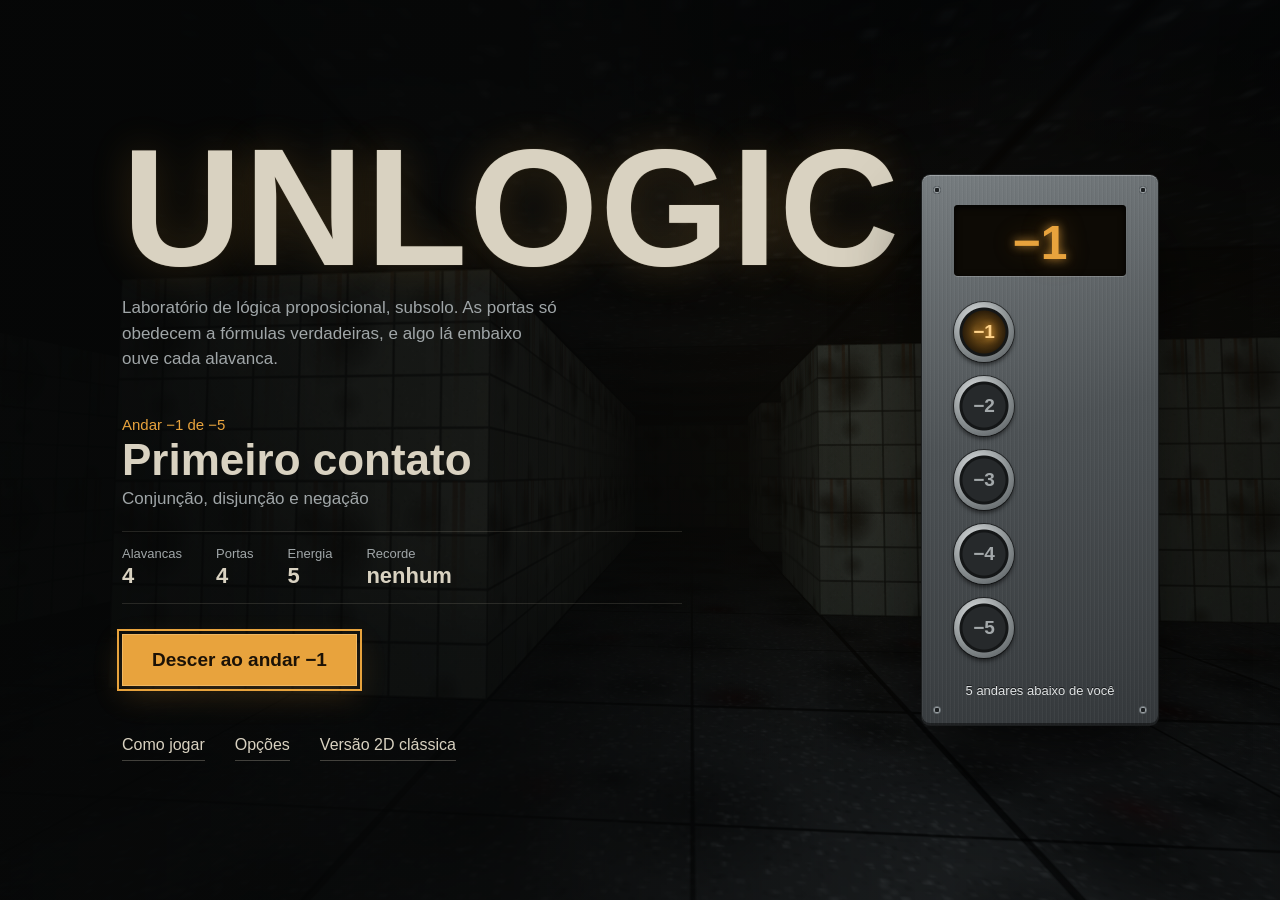
==== index.html @ 4b8895f6 "Melhora a fluidez, refaz o menu e resolve as issues #1 e #2" ====
<!doctype html>
<html lang="pt-BR">
<head>
  <meta charset="utf-8">
  <meta name="viewport" content="width=device-width, initial-scale=1">
  <title>Unlogic — terror de Lógica Proposicional</title>
  <link rel="stylesheet" href="css/terror.css">
</head>
<body>
  <!-- O canvas do Three.js é inserido aqui -->
  <div id="palco"></div>

  <!-- Efeitos de tela cheia -->
  <div id="perigo"></div>
  <div id="susto"></div>

  <!-- HUD projetado sobre a cena -->
  <div id="hud">
    <div id="esquerda">
      <div id="barra">
        <div id="andar"></div>
        <div class="linha"><span class="rotulo">ENERGIA</span><div id="bateria"></div><span id="energiaNum" class="energia-num"></span></div>
        <div id="chips"></div>
      </div>
      <canvas id="minimapa" width="432" height="432" aria-label="Minimapa"></canvas>
    </div>

    <div id="mira"></div>
    <div id="dica"></div>
    <div id="aviso" role="status"></div>

    <div id="rodape">
      <div id="folego"><span id="folegoNivel"></span></div>
      <span>WASD andar · SHIFT correr · E / clique interagir · TAB tablet · H conectivos · R reiniciar · M minimapa · K som · P ou ESC pausar</span>
      <span id="somEstado" class="som">SOM LIGADO</span>
    </div>

    <aside id="tablet" hidden>
      <header><span>LAB-OS · TABLET</span><span class="ponto"></span></header>
      <div id="tabletCorpo"></div>
    </aside>
  </div>

  <!-- Tela de início: placa do laboratório + painel do elevador (escolha do andar) -->
  <section id="telaInicio" class="tela tela-inicio" aria-labelledby="logo">
    <div class="inicio">
      <div class="inicio-texto">
        <h1 id="logo" class="logo">UNLOGIC</h1>
        <p class="tagline">Laboratório de lógica proposicional, subsolo. As portas só obedecem a fórmulas verdadeiras, e algo lá embaixo ouve cada alavanca.</p>

        <div class="vistas" data-vistas>
          <section class="vista" data-vista="andar" aria-live="polite">
            <p id="andarNumero" class="andar-numero"></p>
            <h2 id="andarTitulo" class="andar-titulo"></h2>
            <p id="andarConceito" class="andar-conceito"></p>
            <dl id="andarFicha" class="ficha"></dl>
            <button id="btnDescer" class="acao-principal" data-acao="jogar"></button>
          </section>

          <section class="vista" data-vista="ajuda" hidden>
            <h2 class="vista-titulo">Como jogar</h2>
            <div class="ajuda">
              <div>
                <h3>O objetivo</h3>
                <ul>
                  <li>Cada alavanca é uma variável: cabo para cima vale <b class="v">V</b>, para baixo vale <b class="f">F</b>. Virar custa 1 de energia.</li>
                  <li>Cada porta abre na hora em que a fórmula do painel dela fica verdadeira.</li>
                  <li>O elevador libera quando todas as portas estão abertas ao mesmo tempo.</li>
                </ul>
              </div>
              <div>
                <h3>O perigo</h3>
                <ul>
                  <li>Algo patrulha o andar e vai atrás do barulho de cada alavanca.</li>
                  <li>Uma virada que não aproxima da solução deixa a criatura mais rápida.</li>
                  <li>Se a energia não der mais para abrir tudo, as luzes se apagam.</li>
                </ul>
              </div>
              <div>
                <h3>Os controles</h3>
                <div data-controles></div>
              </div>
            </div>
            <button class="acao-texto" data-voltar>Voltar</button>
          </section>

          <section class="vista" data-vista="opcoes" hidden>
            <h2 class="vista-titulo">Opções</h2>
            <div data-opcoes></div>
            <button class="acao-texto" data-voltar>Voltar</button>
          </section>
        </div>

        <nav class="inicio-nav" aria-label="Menu principal">
          <button class="acao-texto" data-abrir="ajuda">Como jogar</button>
          <button class="acao-texto" data-abrir="opcoes">Opções</button>
          <a class="acao-texto" href="classico.html">Versão 2D clássica</a>
        </nav>
      </div>

      <aside class="elevador" aria-label="Painel do elevador: escolha o andar">
        <output id="visor" class="visor" aria-label="Andar selecionado"></output>
        <div id="botoesAndar" class="botoes-andar" role="group" aria-label="Andares"></div>
        <p id="progresso" class="elevador-rodape"></p>
      </aside>
    </div>
  </section>

  <!-- Pausa: parada de emergência -->
  <section id="telaPausa" class="tela tela-pausa" hidden aria-labelledby="pausaTitulo">
    <div class="pausa">
      <div class="faixa" aria-hidden="true"></div>
      <div class="pausa-corpo">
        <h2 id="pausaTitulo" class="pausa-titulo">Pausado</h2>
        <p id="pausaAndar" class="pausa-andar"></p>
        <p id="pausaMotivo" class="pausa-motivo" role="alert" hidden></p>
        <dl id="pausaStatus" class="pausa-status"></dl>

        <div class="vistas" data-vistas>
          <nav class="vista pausa-acoes" data-vista="acoes" aria-label="Menu de pausa">
            <button class="acao-lista primaria" data-acao="continuar">Continuar</button>
            <button class="acao-lista" data-acao="reiniciar">Reiniciar andar</button>
            <button class="acao-lista" data-abrir="opcoes">Opções</button>
            <button class="acao-lista" data-abrir="controles">Controles</button>
            <button class="acao-lista" data-acao="menu">Sair para o menu</button>
          </nav>
          <section class="vista" data-vista="opcoes" hidden>
            <h3 class="vista-titulo">Opções</h3>
            <div data-opcoes></div>
            <button class="acao-texto" data-voltar>Voltar</button>
          </section>
          <section class="vista" data-vista="controles" hidden>
            <h3 class="vista-titulo">Controles</h3>
            <div data-controles></div>
            <button class="acao-texto" data-voltar>Voltar</button>
          </section>
        </div>
        <p class="pausa-dica"><kbd>P</kbd> continua o jogo</p>
      </div>
    </div>
  </section>

  <!-- Vitória / resultado final -->
  <section id="telaFim" class="tela" hidden>
    <div class="cartao">
      <h2 id="fimTitulo"></h2>
      <div id="fimCorpo"></div>
      <div id="fimAcoes" class="acoes"></div>
    </div>
  </section>

  <!-- Three.js r147 embutido: funciona com dois cliques, sem internet -->
  <script src="vendor/three.min.js"></script>
  <script src="vendor/PointerLockControls.js"></script>

  <script src="js/logica.js"></script>    <!-- motor lógico (intacto) -->
  <script src="js/fases.js"></script>     <!-- as fases (intacto) -->
  <script src="js/estado.js"></script>    <!-- regras em tempo real -->
  <script src="js/progresso.js"></script> <!-- recordes e preferências -->
  <script src="js/labirinto.js"></script> <!-- mapa procedural + A* -->
  <script src="js/texturas.js"></script>
  <script src="js/som.js"></script>
  <script src="js/mundo.js"></script>
  <script src="js/jogador.js"></script>
  <script src="js/monstro.js"></script>
  <script src="js/minimapa.js"></script>
  <script src="js/hud.js"></script>
  <script src="js/menus.js"></script>   <!-- tela de início e pausa -->
  <script src="js/jogo3d.js"></script>
</body>
</html>
---- css/terror.css ----
/* terror.css — HUD, tablet e telas do Unlogic 3D */
:root {
  --v: #35ff7a;
  --f: #ff3b30;
  --aviso: #ffc93a;
  --tinta: #cfe9d8;
  --fraco: #6f8a7a;
  --fundo: rgba(3, 12, 8, 0.86);
  --mono: Consolas, "DejaVu Sans Mono", "Courier New", monospace;
}

* { box-sizing: border-box; }
[hidden] { display: none !important; }

html, body {
  margin: 0;
  height: 100%;
  overflow: hidden;
  background: #000;
  color: var(--tinta);
  font-family: var(--mono);
}

#palco, #palco canvas { position: fixed; inset: 0; display: block; }
/* Fallback para navegadores que bloqueiam a trava do mouse: arrastar para olhar. */
body.sem-trava, body.sem-trava #palco canvas { cursor: crosshair; }
body.sem-trava.arrastando, body.sem-trava.arrastando #palco canvas { cursor: grabbing; }

.v { color: var(--v); }
.f { color: var(--f); }
.oculto { color: var(--fraco); }
.rotulo { font-size: 11px; letter-spacing: 0.18em; color: var(--fraco); }

/* ---------- Efeitos de tela cheia ---------- */
#perigo, #susto, #hud { position: fixed; inset: 0; pointer-events: none; }
#perigo {
  opacity: 0;
  background: radial-gradient(ellipse at center, transparent 35%, rgba(140, 0, 0, 0.85) 100%);
}
#susto { opacity: 0; background: radial-gradient(ellipse at center, transparent 30%, #7a0000 100%); }
#susto.ligado { opacity: 1; animation: pulso 0.09s steps(2) infinite; }
@keyframes pulso { 50% { background-color: rgba(255, 255, 255, 0.18); } }

/* Vinheta e linhas de varredura permanentes: dão o clima de câmera velha */
#hud::before {
  content: "";
  position: absolute;
  inset: 0;
  background:
    radial-gradient(ellipse at center, transparent 55%, rgba(0, 0, 0, 0.75) 100%),
    repeating-linear-gradient(to bottom, rgba(0, 0, 0, 0) 0 2px, rgba(0, 0, 0, 0.12) 2px 3px);
}

/* ---------- Barra fixa ---------- */
#esquerda {
  position: absolute;
  top: 16px;
  left: 16px;
  display: flex;
  flex-direction: column;
  align-items: flex-start;
  gap: 10px;
}
#minimapa {
  width: 216px;
  height: 216px;
  background: rgba(1, 5, 3, 0.8);
  border: 1px solid #1d4a30;
}
#barra {
  padding: 10px 14px;
  background: var(--fundo);
  border: 1px solid #1d4a30;
  border-left: 3px solid var(--v);
  max-width: min(92vw, 460px);
}
#andar { font-size: 13px; letter-spacing: 0.08em; margin-bottom: 8px; }
.linha { display: flex; align-items: center; gap: 10px; }
#bateria { display: flex; gap: 4px; padding: 3px; border: 1px solid var(--fraco); }
.pip { width: 16px; height: 12px; background: #12241a; }
.pip.cheio { background: var(--v); box-shadow: 0 0 8px var(--v); }
#bateria.vazia { border-color: var(--f); animation: piscar 0.5s steps(2) infinite; }
.energia-num { font-size: 12px; color: var(--fraco); min-width: 26px; }
@keyframes piscar { 50% { opacity: 0.25; } }

#chips { display: flex; flex-wrap: wrap; gap: 6px; margin-top: 10px; }
.chip { padding: 2px 8px; border: 1px solid currentColor; font-weight: bold; font-size: 14px; }
.chip.presa { border-style: dashed; }
.chip.oculto { font-weight: normal; }

/* ---------- Mira, dica e avisos ---------- */
#mira {
  position: absolute;
  top: 50%;
  left: 50%;
  width: 6px;
  height: 6px;
  margin: -3px;
  border-radius: 50%;
  background: rgba(255, 255, 255, 0.55);
  transition: transform 0.12s, background 0.12s;
}
#mira.ativa { background: var(--v); transform: scale(2.2); box-shadow: 0 0 10px var(--v); }

#dica {
  position: absolute;
  top: calc(50% + 34px);
  left: 0;
  right: 0;
  text-align: center;
  font-size: 15px;
  text-shadow: 0 0 6px #000, 0 0 2px #000;
}

#aviso {
  position: absolute;
  bottom: 84px;
  left: 50%;
  transform: translateX(-50%);
  max-width: min(90vw, 720px);
  padding: 10px 16px;
  text-align: center;
  background: var(--fundo);
  border: 1px solid var(--fraco);
  opacity: 0;
  transition: opacity 0.3s;
}
#aviso.mostrar { opacity: 1; }
#aviso.ruim { border-color: var(--f); color: #ffd2cf; }
#aviso.bom { border-color: var(--v); color: var(--v); }

#rodape {
  position: absolute;
  bottom: 16px;
  left: 16px;
  right: 16px;
  display: flex;
  align-items: center;
  gap: 16px;
  font-size: 11px;
  color: var(--fraco);
  text-shadow: 0 0 4px #000;
}
#folego { flex: none; width: 150px; height: 6px; background: rgba(255, 255, 255, 0.12); }
#folegoNivel { display: block; height: 100%; width: 100%; background: var(--tinta); }
#folego.baixo #folegoNivel { background: var(--f); }
#rodape .som { margin-left: auto; color: var(--fraco); letter-spacing: 0.12em; }
#rodape .som.mudo { color: var(--f); }

/* ---------- Tablet ---------- */
#tablet {
  position: absolute;
  top: 16px;
  right: 16px;
  bottom: 60px;
  width: min(440px, calc(100vw - 32px));
  display: flex;
  flex-direction: column;
  background: var(--fundo);
  border: 2px solid #1d4a30;
  border-radius: 10px;
  box-shadow: 0 0 30px rgba(53, 255, 122, 0.15), inset 0 0 40px rgba(0, 0, 0, 0.6);
  font-size: 13px;
  line-height: 1.45;
}
#tablet.terminal { border-color: var(--aviso); box-shadow: 0 0 30px rgba(255, 201, 58, 0.2); }
#tablet.ajuda { border-color: var(--v); box-shadow: 0 0 30px rgba(53, 255, 122, 0.24); }
#tablet header {
  display: flex;
  justify-content: space-between;
  align-items: center;
  padding: 8px 14px;
  border-bottom: 1px solid #1d4a30;
  font-size: 11px;
  letter-spacing: 0.18em;
  color: var(--fraco);
}
#tablet .ponto { width: 8px; height: 8px; border-radius: 50%; background: var(--v); animation: piscar 1.2s steps(2) infinite; }
#tabletCorpo { padding: 12px 14px; overflow-y: auto; }
#tablet h3 { margin: 0 0 8px; font-size: 15px; color: var(--v); }
#tablet.terminal h3 { color: var(--aviso); }
#tablet p { margin: 0 0 10px; }

.portas { list-style: none; margin: 0 0 12px; padding: 0; }
.portas li {
  display: grid;
  grid-template-columns: 26px 1fr auto;
  gap: 2px 8px;
  align-items: baseline;
  padding: 4px 8px;
  margin-bottom: 4px;
  border-left: 3px solid var(--fraco);
  background: rgba(255, 255, 255, 0.03);
}
.portas li.aberta { border-left-color: var(--v); }
.portas li.fechada { border-left-color: var(--f); }
.portas li.selada { border-left-color: var(--aviso); }
.portas .num { font-weight: bold; font-size: 16px; }
.portas .formula { font-size: 15px; overflow-wrap: anywhere; }
.portas .selo { font-size: 10px; letter-spacing: 0.12em; }
.portas li.aberta .selo { color: var(--v); }
.portas li.fechada .selo { color: var(--f); }
.portas li.selada .selo { color: var(--aviso); }
.portas .sub { grid-column: 2 / -1; font-size: 12px; color: var(--fraco); overflow-wrap: anywhere; }

.formula.grande { font-size: 17px; color: #fff; }
.nota { font-size: 11px; color: var(--fraco); }
.teclas { font-size: 11px; color: var(--aviso); }

/* Avaliação passo a passo (de dentro para fora) */
.passos { list-style: none; margin: 0 0 12px; padding: 0; font-family: var(--mono); font-size: 13px; }
.passos li { padding: 3px 0; border-bottom: 1px dashed #1d4a30; overflow-wrap: anywhere; }
.passos li:last-child { border-bottom: none; }
.passos .rotulo { display: block; margin-bottom: 4px; }

/* Tabela de referência dos conectivos */
#tablet .referencia { margin-bottom: 14px; }
#tablet .referencia th { font-size: 11px; }
#tablet .referencia td { font-size: 13px; }
#tablet .referencia .formula { font-size: 15px; }

#tablet table { border-collapse: collapse; margin: 0 0 10px; width: 100%; }
#tablet th, #tablet td { padding: 3px 10px; text-align: center; border: 1px solid #1d4a30; }
#tablet th { color: var(--fraco); font-weight: normal; }
#tablet tr.atual td { background: rgba(255, 201, 58, 0.18); font-weight: bold; }

/* ==========================================================================
   Telas cheias: início, pausa e resultado
   Identidade: luz de lâmpada de sódio do subsolo + painel de aço do elevador.
   O verde/vermelho continuam reservados a V/F (significado lógico), no HUD.
   ========================================================================== */
:root {
  --sodio: #e8a33d;        /* luz dos botões do elevador e ação principal */
  --sodio-claro: #f2b456;
  --esmalte: #d9d2c1;      /* tinta de placa institucional envelhecida */
  --aco-claro: #a0a6a8;
  --alarme: #c4372b;
  /* Bahnschrift vem no Windows: funciona offline. As larguras estreitas são famílias próprias. */
  --placa-estreita: "Bahnschrift Condensed", "DIN Condensed", "Roboto Condensed", "Arial Narrow", sans-serif;
  --placa-media: "Bahnschrift SemiCondensed", "DIN Condensed", "Roboto Condensed", "Arial Narrow", sans-serif;
  --placa: "Bahnschrift", "DIN Alternate", "DIN Condensed", "Roboto Condensed", "Arial Narrow", sans-serif;
  --listra: repeating-linear-gradient(-45deg, var(--sodio) 0 14px, #141414 14px 28px);
}

.tela {
  position: fixed;
  inset: 0;
  display: flex;
  padding: 16px;
  overflow-y: auto;
  background: rgba(0, 0, 0, 0.82);
  font-family: var(--placa);
  color: var(--esmalte);
}
.tela > * { margin: auto; } /* centraliza sem cortar o topo quando não cabe na altura */
.tela :focus-visible { outline: 2px solid var(--sodio); outline-offset: 3px; }

/* No menu o HUD some: a cena 3D fica de fundo, limpa. */
#hud, #perigo { transition: opacity 0.4s; }
body[data-modo="menu"] #hud, body[data-modo="menu"] #perigo { opacity: 0; }

/* ---------- Início ---------- */
.tela-inicio {
  padding: 0;
  background:
    linear-gradient(90deg, rgba(6, 7, 7, 0.95) 0%, rgba(6, 7, 7, 0.86) 40%, rgba(6, 7, 7, 0.3) 74%, rgba(6, 7, 7, 0.55) 100%),
    radial-gradient(ellipse at 78% 45%, rgba(232, 163, 61, 0.08), transparent 55%);
}
.inicio {
  width: min(1180px, 100%);
  display: grid;
  grid-template-columns: minmax(0, 1fr) auto;
  align-items: center;
  gap: clamp(32px, 6vw, 96px);
  padding: clamp(28px, 6vw, 72px);
}
.inicio-texto { max-width: 560px; }

.logo {
  margin: 0;
  font-family: var(--placa-estreita);
  font-weight: 700;
  font-size: clamp(72px, 13vw, 176px);
  line-height: 0.82;
  letter-spacing: 0.01em;
  color: var(--esmalte);
  text-shadow: 0 0 1px rgba(255, 240, 210, 0.4), 0 0 42px rgba(232, 163, 61, 0.2);
  animation: fluorescente 1.6s steps(1, end) 0.2s both; /* o único momento encenado: a placa acende */
}
@keyframes fluorescente {
  0% { opacity: 0; }
  6% { opacity: 0.9; }
  9% { opacity: 0.1; }
  15% { opacity: 1; }
  18% { opacity: 0.25; }
  26%, 100% { opacity: 1; }
}
.tagline { margin: 20px 0 44px; max-width: 46ch; font-size: 17px; line-height: 1.5; color: var(--aco-claro); }

.andar-numero { margin: 0 0 4px; font-size: 15px; color: var(--sodio); font-variant-numeric: tabular-nums; }
.andar-titulo {
  margin: 0;
  font-weight: 700;
  font-family: var(--placa-media);
  font-size: clamp(30px, 3.6vw, 44px);
  line-height: 1.05;
}
.andar-conceito { margin: 6px 0 22px; font-size: 17px; color: var(--aco-claro); }
.ficha {
  display: grid;
  grid-template-columns: repeat(4, auto);
  justify-content: start;
  gap: 10px 34px;
  margin: 0 0 30px;
  padding: 14px 0;
  border-block: 1px solid rgba(217, 210, 193, 0.14);
}
.ficha dt { font-size: 13px; color: var(--aco-claro); }
.ficha dd { margin: 2px 0 0; font-size: 22px; font-weight: 600; font-variant-numeric: tabular-nums; }

.acao-principal {
  padding: 15px 30px;
  font: 700 19px var(--placa);
  color: #1c1206;
  background: var(--sodio);
  border: 0;
  cursor: pointer;
  box-shadow: inset 0 0 0 1px rgba(255, 214, 150, 0.4), 0 10px 30px rgba(232, 163, 61, 0.18);
  transition: background 0.15s, box-shadow 0.15s, transform 0.08s;
}
.acao-principal:hover { background: var(--sodio-claro); box-shadow: inset 0 0 0 1px rgba(255, 214, 150, 0.5), 0 10px 38px rgba(232, 163, 61, 0.34); }
.acao-principal:active { transform: translateY(1px); }

.inicio-nav { display: flex; flex-wrap: wrap; gap: 8px 30px; margin-top: 44px; }
.acao-texto {
  padding: 6px 0;
  font: 500 16px var(--placa);
  color: var(--esmalte);
  background: none;
  border: 0;
  border-bottom: 1px solid rgba(217, 210, 193, 0.28);
  cursor: pointer;
  text-decoration: none;
  transition: color 0.15s, border-color 0.15s;
}
.acao-texto:hover, .acao-texto[aria-expanded="true"] { color: var(--sodio); border-color: var(--sodio); }

.vista-titulo { margin: 0 0 18px; font-weight: 700; font-family: var(--placa-media); font-size: 32px; }
.ajuda { display: grid; gap: 20px; margin-bottom: 24px; }
.ajuda h3 { margin: 0 0 6px; font-size: 15px; font-weight: 600; color: var(--sodio); }
.ajuda ul { margin: 0; padding-left: 18px; font-size: 15px; line-height: 1.5; }
.ajuda li + li { margin-top: 4px; }

.teclado { display: grid; grid-template-columns: auto 1fr; gap: 8px 14px; margin: 0 0 22px; font-size: 15px; align-items: center; }
.teclado dt { white-space: nowrap; }
.teclado dd { margin: 0; color: var(--aco-claro); }
kbd {
  display: inline-block;
  min-width: 24px;
  padding: 2px 7px;
  margin-right: 3px;
  text-align: center;
  font: 600 12px var(--mono);
  color: var(--esmalte);
  background: linear-gradient(#2d3032, #1d1f21);
  border: 1px solid #4a4f52;
  border-bottom-width: 3px;
  border-radius: 4px;
}

.opcao {
  display: grid;
  grid-template-columns: 1fr auto;
  gap: 8px 16px;
  align-items: center;
  max-width: 380px;
  margin-bottom: 20px;
  font-size: 16px;
}
.opcao output { font-variant-numeric: tabular-nums; color: var(--sodio); }
.opcao input { grid-column: 1 / -1; width: 100%; margin: 0; accent-color: var(--sodio); cursor: pointer; }
.opcao-caixa {
  display: grid;
  grid-template-columns: auto 1fr;
  gap: 12px;
  align-items: start;
  max-width: 380px;
  margin-bottom: 16px;
  font-size: 16px;
  cursor: pointer;
}
.opcao-caixa input { width: 18px; height: 18px; margin: 2px 0 0; accent-color: var(--sodio); cursor: pointer; }
.opcao-caixa small { display: block; margin-top: 2px; font-size: 13px; line-height: 1.4; color: var(--aco-claro); }

/* ---------- Painel do elevador ---------- */
.elevador {
  --parafuso: #1d2022 2px, #9aa0a3 2.5px, #50565a 4px, transparent 4.5px;
  width: 236px;
  padding: 30px 32px 24px;
  border-radius: 8px;
  background:
    radial-gradient(circle at 15px 15px, var(--parafuso)),
    radial-gradient(circle at calc(100% - 15px) 15px, var(--parafuso)),
    radial-gradient(circle at 15px calc(100% - 15px), var(--parafuso)),
    radial-gradient(circle at calc(100% - 15px) calc(100% - 15px), var(--parafuso)),
    repeating-linear-gradient(90deg, rgba(255, 255, 255, 0.035) 0 1px, rgba(0, 0, 0, 0.035) 1px 2px, transparent 2px 4px),
    linear-gradient(165deg, #777d80 0%, #4d5255 46%, #34383b 100%);
  box-shadow:
    inset 0 1px 0 rgba(255, 255, 255, 0.28),
    inset 0 -2px 0 rgba(0, 0, 0, 0.45),
    0 0 0 1px #1b1d1e,
    0 40px 80px rgba(0, 0, 0, 0.7);
}
.visor {
  display: block;
  margin: 0 0 26px;
  padding: 10px 0 6px;
  text-align: center;
  background: #0d0a05;
  border-radius: 4px;
  box-shadow: inset 0 2px 7px rgba(0, 0, 0, 0.9), 0 1px 0 rgba(255, 255, 255, 0.2);
  font: 700 48px var(--placa);
  font-family: var(--placa-estreita);
  font-variant-numeric: tabular-nums;
  color: var(--sodio);
  text-shadow: 0 0 10px rgba(232, 163, 61, 0.75), 0 0 26px rgba(232, 163, 61, 0.35);
  animation: fluorescente 1.2s steps(1, end) 0.9s both;
}
.botoes-andar { display: flex; flex-direction: column; gap: 14px; }
.linha-andar { display: grid; grid-template-columns: 60px 1fr; align-items: center; gap: 16px; }
.botao-andar {
  --metal: radial-gradient(circle at 38% 30%, #e2e5e6, #8a9092 55%, #4b5053 100%);
  width: 60px;
  height: 60px;
  border: 0;
  border-radius: 50%;
  cursor: pointer;
  font: 700 19px var(--placa);
  color: #a3a8aa;
  background: radial-gradient(circle, #26292b 0 21px, #141617 22px 24px, transparent 25px), var(--metal);
  box-shadow: 0 3px 4px rgba(0, 0, 0, 0.55), 0 0 0 1px rgba(0, 0, 0, 0.5);
  transition: color 0.2s, text-shadow 0.2s, transform 0.08s;
  /* ao abrir, os botões ligam um a um, de cima para baixo */
  animation: ligar 0.45s ease-out both;
  animation-delay: calc(0.9s + var(--i) * 0.12s);
}
.botao-andar:hover { color: #ece0c8; }
.botao-andar:active { transform: scale(0.94); }
.botao-andar[aria-pressed="true"] {
  color: #ffd38a;
  text-shadow: 0 0 6px var(--sodio), 0 0 16px rgba(232, 163, 61, 0.8);
  background: radial-gradient(circle, #5a3d14 0 10px, #2c1e0b 21px, #141617 22px 24px, transparent 25px), var(--metal);
}
@keyframes ligar {
  0% { color: #6d7275; text-shadow: none; }
  45% { color: #ffd38a; text-shadow: 0 0 10px var(--sodio); }
}
.placa-andar {
  font-size: 14px;
  font-variant-numeric: tabular-nums;
  color: #dfe2e3;
  text-shadow: 0 -1px 0 rgba(0, 0, 0, 0.6); /* gravado no aço */
}
.elevador-rodape {
  margin: 24px 0 0;
  font-size: 13px;
  line-height: 1.4;
  text-align: center;
  color: #dfe2e3;
  text-shadow: 0 -1px 0 rgba(0, 0, 0, 0.6);
}

/* ---------- Pausa: parada de emergência ---------- */
.tela-pausa { background: rgba(5, 5, 5, 0.66); backdrop-filter: grayscale(0.7) blur(2px); }
.pausa {
  width: min(440px, 100%);
  background: linear-gradient(170deg, #2b2e30, #1a1c1e);
  box-shadow: 0 0 0 1px #3c4144, 0 40px 90px rgba(0, 0, 0, 0.75);
}
.faixa { height: 10px; background: var(--listra); }
.pausa-corpo { padding: 26px 30px 22px; }
.pausa-titulo { margin: 0; font-weight: 700; font-family: var(--placa-estreita); font-size: 64px; line-height: 0.9; }
.pausa-andar { margin: 8px 0 18px; font-size: 16px; color: var(--aco-claro); }
.pausa-motivo {
  margin: 0 0 16px;
  padding: 10px 12px;
  font-size: 15px;
  color: #ffdccb;
  background: rgba(196, 55, 43, 0.18);
  border-left: 3px solid var(--alarme);
}
.pausa-status {
  display: grid;
  grid-template-columns: 1fr 1fr;
  gap: 12px 20px;
  margin: 0 0 22px;
  padding: 14px 0;
  border-block: 1px solid rgba(217, 210, 193, 0.12);
}
.pausa-status dt { font-size: 13px; color: var(--aco-claro); }
.pausa-status dd { margin: 3px 0 0; font-size: 19px; font-weight: 600; font-variant-numeric: tabular-nums; }
.pips { display: inline-flex; gap: 3px; vertical-align: middle; }
.pips i { width: 12px; height: 15px; background: #3b3e40; }
.pips i.cheio { background: var(--sodio); box-shadow: 0 0 6px rgba(232, 163, 61, 0.6); }

.pausa-acoes { display: flex; flex-direction: column; }
.acao-lista {
  padding: 13px 14px;
  text-align: left;
  font: 600 18px var(--placa);
  color: var(--esmalte);
  background: transparent;
  border: 0;
  border-bottom: 1px solid rgba(217, 210, 193, 0.1);
  cursor: pointer;
  transition: background 0.12s, color 0.12s, box-shadow 0.12s;
}
.acao-lista:hover, .tela .acao-lista:focus-visible {
  background: rgba(232, 163, 61, 0.09);
  box-shadow: inset 3px 0 0 var(--sodio);
  outline: none;
}
.acao-lista.primaria { margin-bottom: 6px; color: #1c1206; background: var(--sodio); border-bottom: 0; }
.acao-lista.primaria:hover, .tela .acao-lista.primaria:focus-visible {
  background: var(--sodio-claro);
  box-shadow: none;
  outline: 2px solid var(--esmalte);
  outline-offset: 2px;
}
.tela .acao-lista.confirmar { color: #fff; background: var(--alarme); box-shadow: none; }
.pausa-dica { margin: 18px 0 0; font-size: 13px; color: var(--aco-claro); }

/* ---------- Resultado do andar ---------- */
.cartao {
  width: min(640px, 100%);
  padding: 30px;
  background: linear-gradient(170deg, #2b2e30, #1a1c1e);
  border-top: 10px solid;
  border-image: var(--listra) 10;
  box-shadow: 0 0 0 1px #3c4144, 0 40px 90px rgba(0, 0, 0, 0.75);
}
.cartao h2 { margin: 0 0 14px; font-weight: 700; font-family: var(--placa-media); font-size: 40px; line-height: 1; }
.cartao p { font-size: 16px; line-height: 1.5; }
.botao {
  padding: 12px 22px;
  font: 600 17px var(--placa);
  color: var(--esmalte);
  background: transparent;
  border: 1px solid rgba(217, 210, 193, 0.35);
  cursor: pointer;
  transition: border-color 0.15s, background 0.15s;
}
.botao:hover { border-color: var(--esmalte); }
.botao.primario { color: #1c1206; background: var(--sodio); border-color: var(--sodio); }
.botao.primario:hover { background: var(--sodio-claro); }
.acoes { display: flex; flex-wrap: wrap; gap: 10px; margin-top: 22px; }

.provas { margin: 0 0 14px; padding-left: 18px; font: 14px/1.6 var(--mono); overflow-wrap: anywhere; }
.pontuacao { width: 100%; border-collapse: collapse; font-size: 15px; font-variant-numeric: tabular-nums; }
.pontuacao td { padding: 5px 0; border-bottom: 1px solid rgba(217, 210, 193, 0.12); }
.pontuacao td:last-child { text-align: right; }
.pontuacao .soma td { font-weight: 700; color: var(--sodio); border-bottom: none; }

/* ---------- Telas estreitas ---------- */
@media (max-width: 860px) {
  .tela-inicio { background: rgba(6, 7, 7, 0.9); }
  .inicio { grid-template-columns: 1fr; }
  .elevador { width: 100%; max-width: 460px; }
  .botoes-andar { flex-direction: row; justify-content: space-between; }
  .linha-andar { grid-template-columns: 1fr; justify-items: center; gap: 6px; }
  .placa-andar { min-height: 1.2em; }
}

@media (max-width: 720px) {
  #rodape span { display: none; }
  #tablet { top: auto; height: 62vh; }
  #minimapa { width: 120px; height: 120px; }
  .ficha { grid-template-columns: repeat(2, auto); }
  .botao-andar {
    width: 48px;
    height: 48px;
    font-size: 16px;
    background: radial-gradient(circle, #26292b 0 16px, #141617 17px 19px, transparent 20px), var(--metal);
  }
  .botao-andar[aria-pressed="true"] {
    background: radial-gradient(circle, #5a3d14 0 8px, #2c1e0b 16px, #141617 17px 19px, transparent 20px), var(--metal);
  }
  .pausa-titulo { font-size: 48px; }
  .pausa-corpo, .cartao { padding: 20px; }
}

@media (prefers-reduced-motion: reduce) {
  .logo, .visor, .botao-andar { animation: none; }
  .tela *, #hud { transition: none; }
}
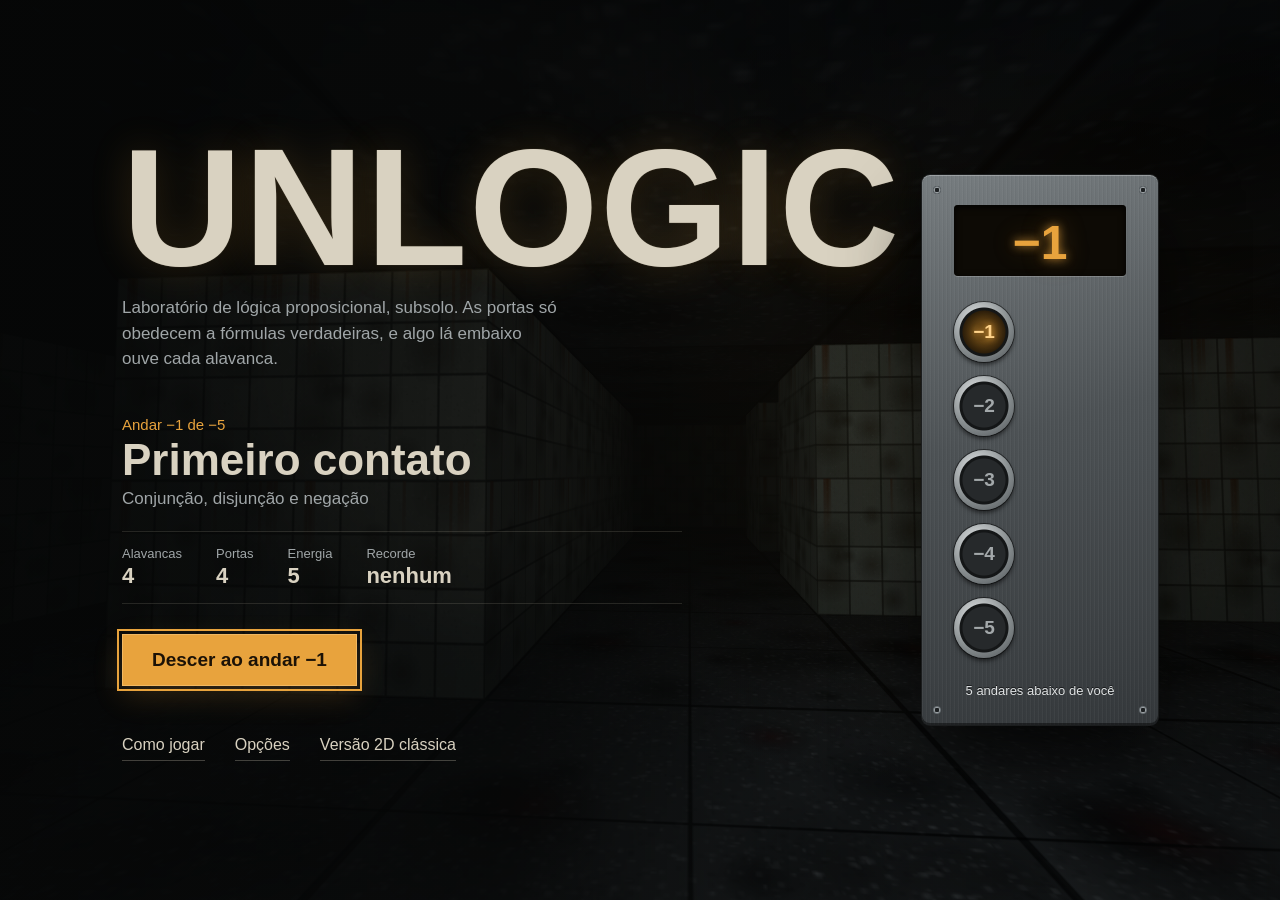
==== commit 98b85dfc: "Melhora a fluidez, refaz o menu e resolve as issues #1 e #2 parte 2" ====
--- a/index.html
+++ b/index.html
@@ -31,7 +31,7 @@
 
     <div id="rodape">
       <div id="folego"><span id="folegoNivel"></span></div>
-      <span>WASD andar · SHIFT correr · E / clique interagir · TAB tablet · H conectivos · R reiniciar · M minimapa · K som · P ou ESC pausar</span>
+      <span>WASD andar · SHIFT correr · E / clique interagir · TAB tablet · H conectivos · R reiniciar · M minimapa · K som · F tela cheia · P ou ESC pausar</span>
       <span id="somEstado" class="som">SOM LIGADO</span>
     </div>
 
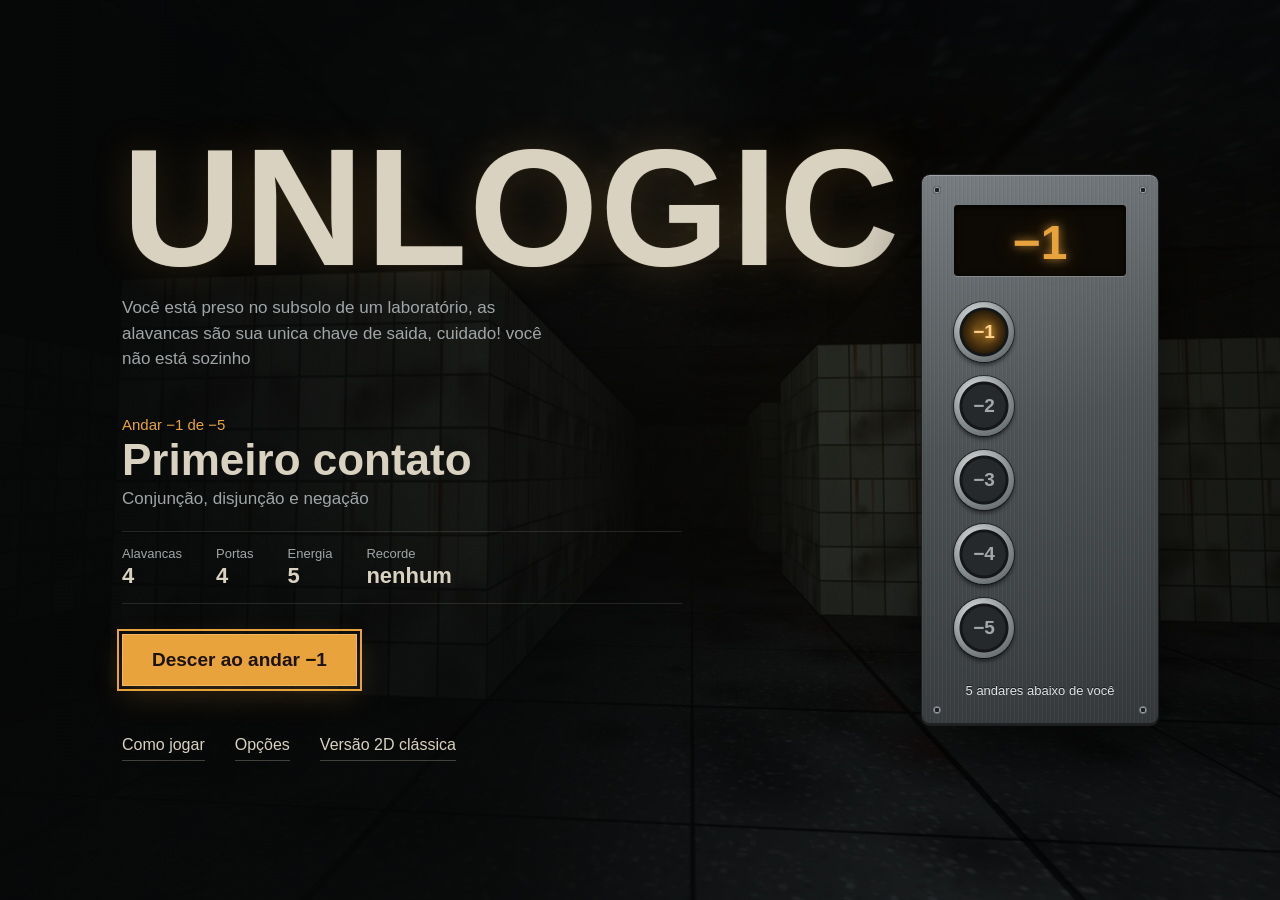
==== commit 7f2a2c80: "aprimorei o layout e textos" ====
--- a/index.html
+++ b/index.html
@@ -46,7 +46,7 @@
     <div class="inicio">
       <div class="inicio-texto">
         <h1 id="logo" class="logo">UNLOGIC</h1>
-        <p class="tagline">Laboratório de lógica proposicional, subsolo. As portas só obedecem a fórmulas verdadeiras, e algo lá embaixo ouve cada alavanca.</p>
+        <p class="tagline">Você está preso no subsolo de um laboratório, as alavancas são sua unica chave de saida, cuidado! você não está sozinho</p>
 
         <div class="vistas" data-vistas>
           <section class="vista" data-vista="andar" aria-live="polite">
@@ -71,9 +71,9 @@
               <div>
                 <h3>O perigo</h3>
                 <ul>
-                  <li>Algo patrulha o andar e vai atrás do barulho de cada alavanca.</li>
-                  <li>Uma virada que não aproxima da solução deixa a criatura mais rápida.</li>
-                  <li>Se a energia não der mais para abrir tudo, as luzes se apagam.</li>
+                  <li>Algo patrulha o andar e escuta todos os movimentos.</li>
+                  <li>Uma virada errada só deixará a criatura mais rápida.</li>
+                  <li>Se a energia não der mais para abrir tudo, as luzes se apagam, é hora de CORRER!.</li>
                 </ul>
               </div>
               <div>
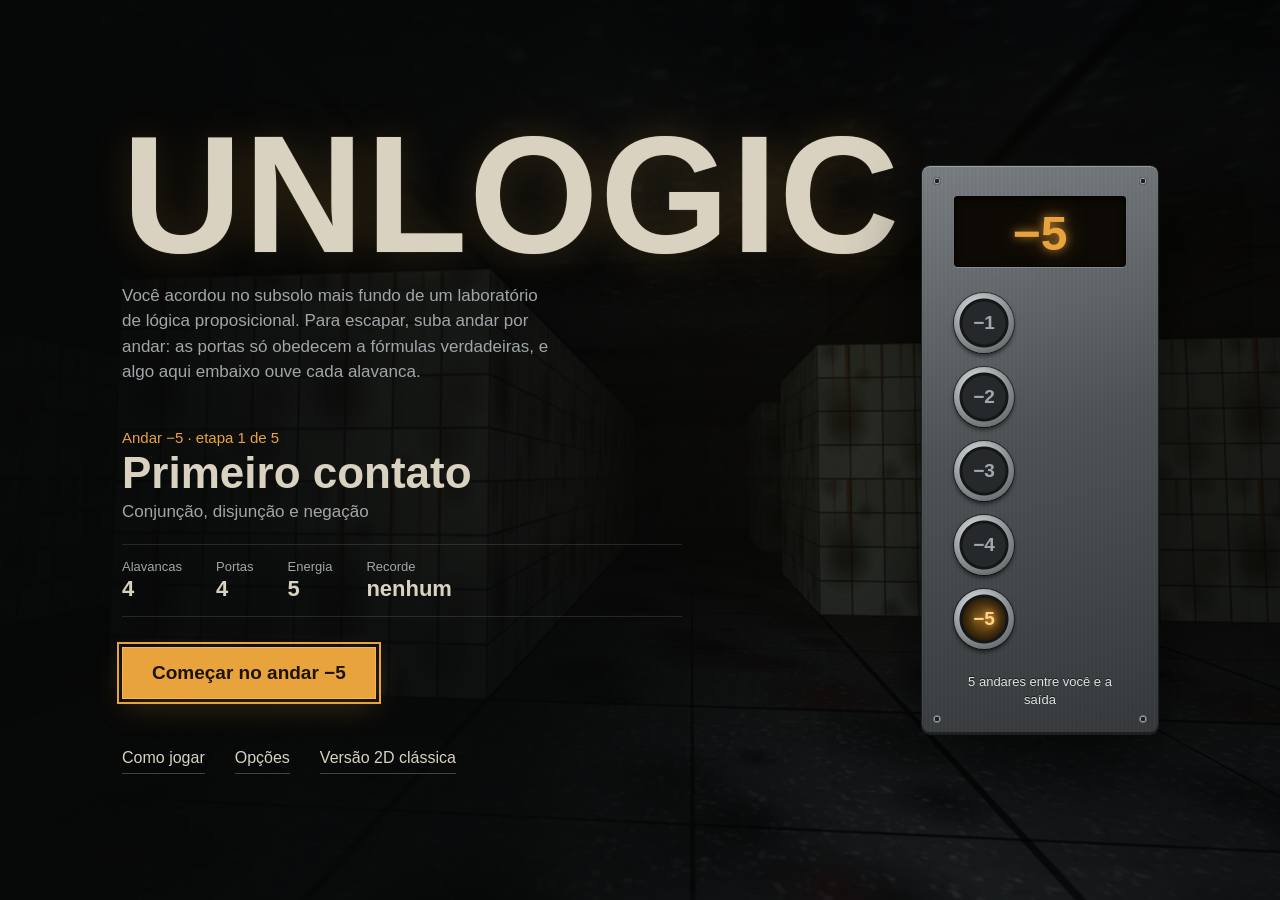
==== commit 8a1d8e24: "Começa no andar −5 e sobe até o −1, que vira a saída A ordem de FASES e o significado do índice não " ====
--- a/index.html
+++ b/index.html
@@ -46,7 +46,7 @@
     <div class="inicio">
       <div class="inicio-texto">
         <h1 id="logo" class="logo">UNLOGIC</h1>
-        <p class="tagline">Você está preso no subsolo de um laboratório, as alavancas são sua unica chave de saida, cuidado! você não está sozinho</p>
+        <p class="tagline">Você acordou no subsolo mais fundo de um laboratório de lógica proposicional. Para escapar, suba andar por andar: as portas só obedecem a fórmulas verdadeiras, e algo aqui embaixo ouve cada alavanca.</p>
 
         <div class="vistas" data-vistas>
           <section class="vista" data-vista="andar" aria-live="polite">
@@ -54,7 +54,7 @@
             <h2 id="andarTitulo" class="andar-titulo"></h2>
             <p id="andarConceito" class="andar-conceito"></p>
             <dl id="andarFicha" class="ficha"></dl>
-            <button id="btnDescer" class="acao-principal" data-acao="jogar"></button>
+            <button id="btnJogar" class="acao-principal" data-acao="jogar"></button>
           </section>
 
           <section class="vista" data-vista="ajuda" hidden>
@@ -71,9 +71,9 @@
               <div>
                 <h3>O perigo</h3>
                 <ul>
-                  <li>Algo patrulha o andar e escuta todos os movimentos.</li>
-                  <li>Uma virada errada só deixará a criatura mais rápida.</li>
-                  <li>Se a energia não der mais para abrir tudo, as luzes se apagam, é hora de CORRER!.</li>
+                  <li>Algo patrulha o andar e vai atrás do barulho de cada alavanca.</li>
+                  <li>Uma virada que não aproxima da solução deixa a criatura mais rápida.</li>
+                  <li>Se a energia não der mais para abrir tudo, as luzes se apagam.</li>
                 </ul>
               </div>
               <div>
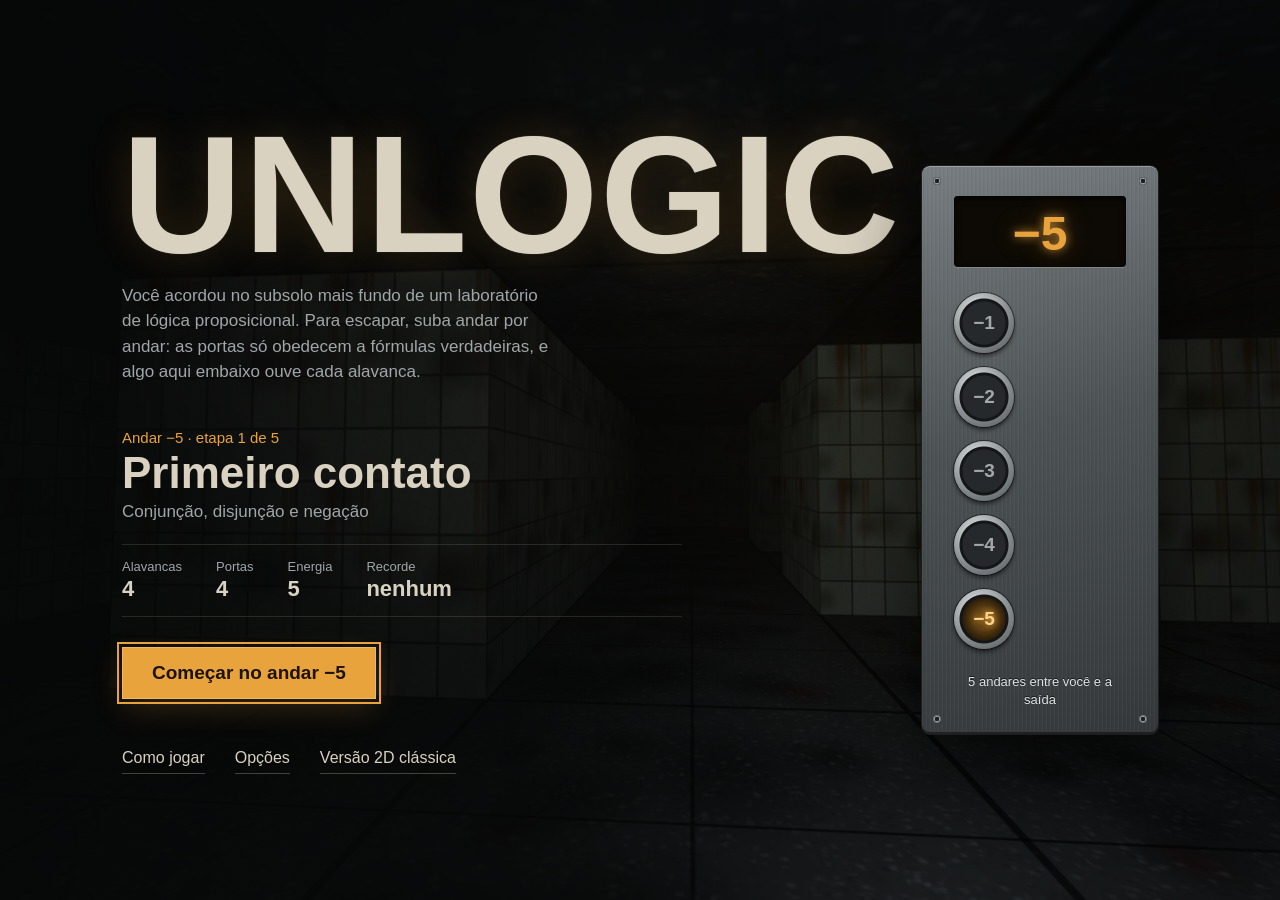
==== commit 1feedc92: "Manual "Neste andar", diferente para cada andar O "Como jogar" da tela de início ganha um bloco que " ====
--- a/index.html
+++ b/index.html
@@ -59,6 +59,8 @@
 
           <section class="vista" data-vista="ajuda" hidden>
             <h2 class="vista-titulo">Como jogar</h2>
+            <!-- Muda com o andar do elevador (menus.js + manual.js) -->
+            <div class="neste-andar" data-manual aria-live="polite"></div>
             <div class="ajuda">
               <div>
                 <h3>O objetivo</h3>
@@ -119,11 +121,16 @@
         <div class="vistas" data-vistas>
           <nav class="vista pausa-acoes" data-vista="acoes" aria-label="Menu de pausa">
             <button class="acao-lista primaria" data-acao="continuar">Continuar</button>
+            <button class="acao-lista" data-abrir="manual">Neste andar</button>
             <button class="acao-lista" data-acao="reiniciar">Reiniciar andar</button>
             <button class="acao-lista" data-abrir="opcoes">Opções</button>
             <button class="acao-lista" data-abrir="controles">Controles</button>
             <button class="acao-lista" data-acao="menu">Sair para o menu</button>
           </nav>
+          <section class="vista" data-vista="manual" hidden>
+            <div class="neste-andar" data-manual></div>
+            <button class="acao-texto" data-voltar>Voltar</button>
+          </section>
           <section class="vista" data-vista="opcoes" hidden>
             <h3 class="vista-titulo">Opções</h3>
             <div data-opcoes></div>
@@ -165,6 +172,7 @@
   <script src="js/monstro.js"></script>
   <script src="js/minimapa.js"></script>
   <script src="js/hud.js"></script>
+  <script src="js/manual.js"></script>  <!-- resumo "Neste andar" -->
   <script src="js/menus.js"></script>   <!-- tela de início e pausa -->
   <script src="js/jogo3d.js"></script>
 </body>
--- a/css/terror.css
+++ b/css/terror.css
@@ -350,6 +350,28 @@
 .ajuda h3 { margin: 0 0 6px; font-size: 15px; font-weight: 600; color: var(--sodio); }
 .ajuda ul { margin: 0; padding-left: 18px; font-size: 15px; line-height: 1.5; }
 .ajuda li + li { margin-top: 4px; }
+
+/* "Neste andar": a placa do andar escolhido, presa na parede antes das regras gerais. */
+.neste-andar {
+  margin: 0 0 26px;
+  padding: 16px 18px;
+  background: rgba(232, 163, 61, 0.06);
+  border-left: 3px solid var(--sodio);
+  font-size: 15px;
+  line-height: 1.5;
+}
+.neste-andar p { margin: 0 0 10px; }
+.na-titulo { margin: 0 0 2px; font-size: 15px; font-weight: 600; color: var(--sodio); }
+.na-titulo span { margin-left: 6px; color: var(--esmalte); }
+.na-conceito { color: var(--aco-claro); }
+.na-manual { padding-left: 10px; border-left: 2px solid rgba(217, 210, 193, 0.3); font-style: italic; }
+.na-ficha { display: grid; gap: 10px; margin: 14px 0 0; }
+.na-ficha dt { font-size: 13px; color: var(--aco-claro); }
+.na-ficha dd { margin: 2px 0 0; }
+.na-ficha ul { margin: 0; padding-left: 18px; }
+.na-ficha li + li { margin-top: 4px; }
+.na-conectivo { display: inline-block; margin: 0 14px 2px 0; white-space: nowrap; }
+.na-conectivo b { font-family: var(--mono); font-size: 1.2em; color: var(--sodio); }
 
 .teclado { display: grid; grid-template-columns: auto 1fr; gap: 8px 14px; margin: 0 0 22px; font-size: 15px; align-items: center; }
 .teclado dt { white-space: nowrap; }
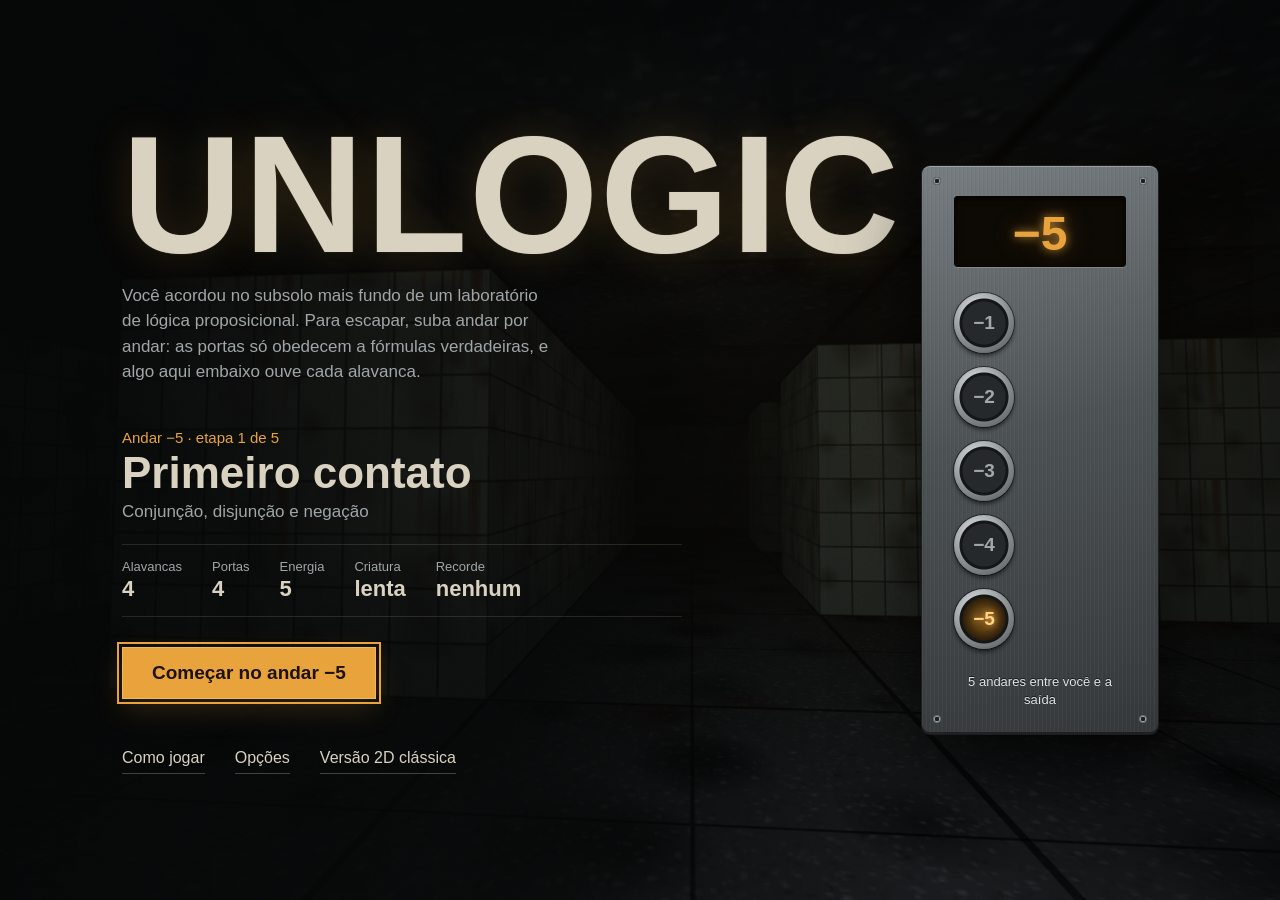
==== commit 2fadde7a: "Dificuldade da criatura cresce a cada andar A criatura tinha constantes fixas e trégua inicial fixa " ====
--- a/index.html
+++ b/index.html
@@ -75,6 +75,7 @@
                 <ul>
                   <li>Algo patrulha o andar e vai atrás do barulho de cada alavanca.</li>
                   <li>Uma virada que não aproxima da solução deixa a criatura mais rápida.</li>
+                  <li>Ela fica mais perigosa a cada andar, mas sem erros seus nunca caça mais rápido que o seu passo.</li>
                   <li>Se a energia não der mais para abrir tudo, as luzes se apagam.</li>
                 </ul>
               </div>
--- a/css/terror.css
+++ b/css/terror.css
@@ -307,10 +307,9 @@
 }
 .andar-conceito { margin: 6px 0 22px; font-size: 17px; color: var(--aco-claro); }
 .ficha {
-  display: grid;
-  grid-template-columns: repeat(4, auto);
-  justify-content: start;
-  gap: 10px 34px;
+  display: flex;      /* cinco itens: quebra a linha sozinha quando não cabem */
+  flex-wrap: wrap;
+  gap: 10px 30px;
   margin: 0 0 30px;
   padding: 14px 0;
   border-block: 1px solid rgba(217, 210, 193, 0.14);
@@ -597,7 +596,7 @@
   #rodape span { display: none; }
   #tablet { top: auto; height: 62vh; }
   #minimapa { width: 120px; height: 120px; }
-  .ficha { grid-template-columns: repeat(2, auto); }
+  .ficha { gap: 10px 24px; }
   .botao-andar {
     width: 48px;
     height: 48px;
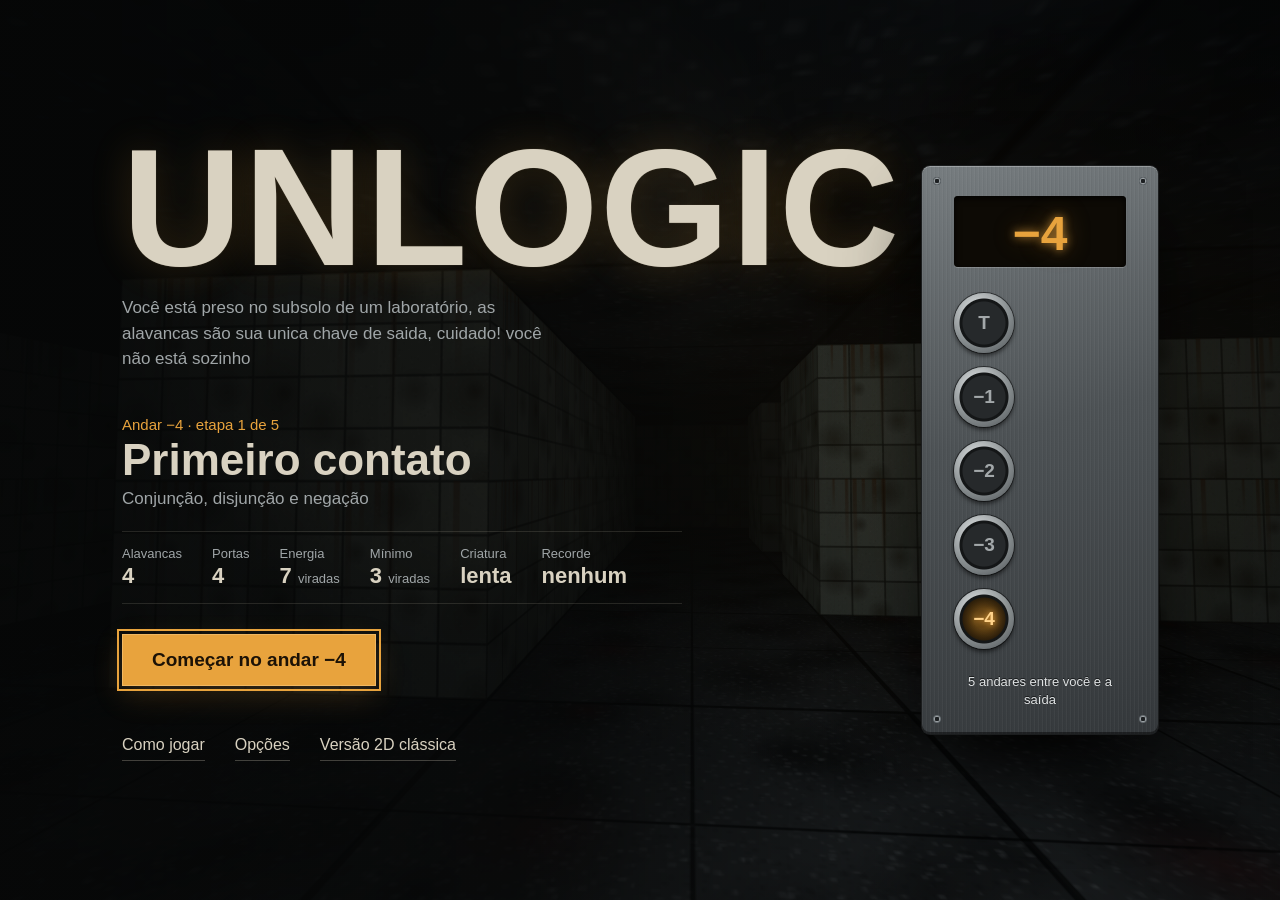
==== commit aa748dd9: "Merge branch 'main' of https://github.com/miguel-drechsler/Unlogic" ====
--- a/index.html
+++ b/index.html
@@ -46,7 +46,7 @@
     <div class="inicio">
       <div class="inicio-texto">
         <h1 id="logo" class="logo">UNLOGIC</h1>
-        <p class="tagline">Você acordou no subsolo mais fundo de um laboratório de lógica proposicional. Para escapar, suba andar por andar: as portas só obedecem a fórmulas verdadeiras, e algo aqui embaixo ouve cada alavanca.</p>
+        <p class="tagline">Você está preso no subsolo de um laboratório, as alavancas são sua unica chave de saida, cuidado! você não está sozinho</p>
 
         <div class="vistas" data-vistas>
           <section class="vista" data-vista="andar" aria-live="polite">
@@ -73,10 +73,9 @@
               <div>
                 <h3>O perigo</h3>
                 <ul>
-                  <li>Algo patrulha o andar e vai atrás do barulho de cada alavanca.</li>
-                  <li>Uma virada que não aproxima da solução deixa a criatura mais rápida.</li>
-                  <li>Ela fica mais perigosa a cada andar, mas sem erros seus nunca caça mais rápido que o seu passo.</li>
-                  <li>Se a energia não der mais para abrir tudo, as luzes se apagam.</li>
+                  <li>Algo patrulha o andar e escuta todos os movimentos.</li>
+                  <li>Uma virada errada só deixará a criatura mais rápida.</li>
+                  <li>Se a energia não der mais para abrir tudo, as luzes se apagam, é hora de CORRER!.</li>
                 </ul>
               </div>
               <div>
--- a/css/terror.css
+++ b/css/terror.css
@@ -307,7 +307,7 @@
 }
 .andar-conceito { margin: 6px 0 22px; font-size: 17px; color: var(--aco-claro); }
 .ficha {
-  display: flex;      /* cinco itens: quebra a linha sozinha quando não cabem */
+  display: flex;      /* seis itens: quebra a linha sozinha quando não cabem */
   flex-wrap: wrap;
   gap: 10px 30px;
   margin: 0 0 30px;
@@ -316,6 +316,7 @@
 }
 .ficha dt { font-size: 13px; color: var(--aco-claro); }
 .ficha dd { margin: 2px 0 0; font-size: 22px; font-weight: 600; font-variant-numeric: tabular-nums; }
+.ficha dd small { font-size: 13px; font-weight: 400; color: var(--aco-claro); } /* "viradas", "(2 presas)" */
 
 .acao-principal {
   padding: 15px 30px;
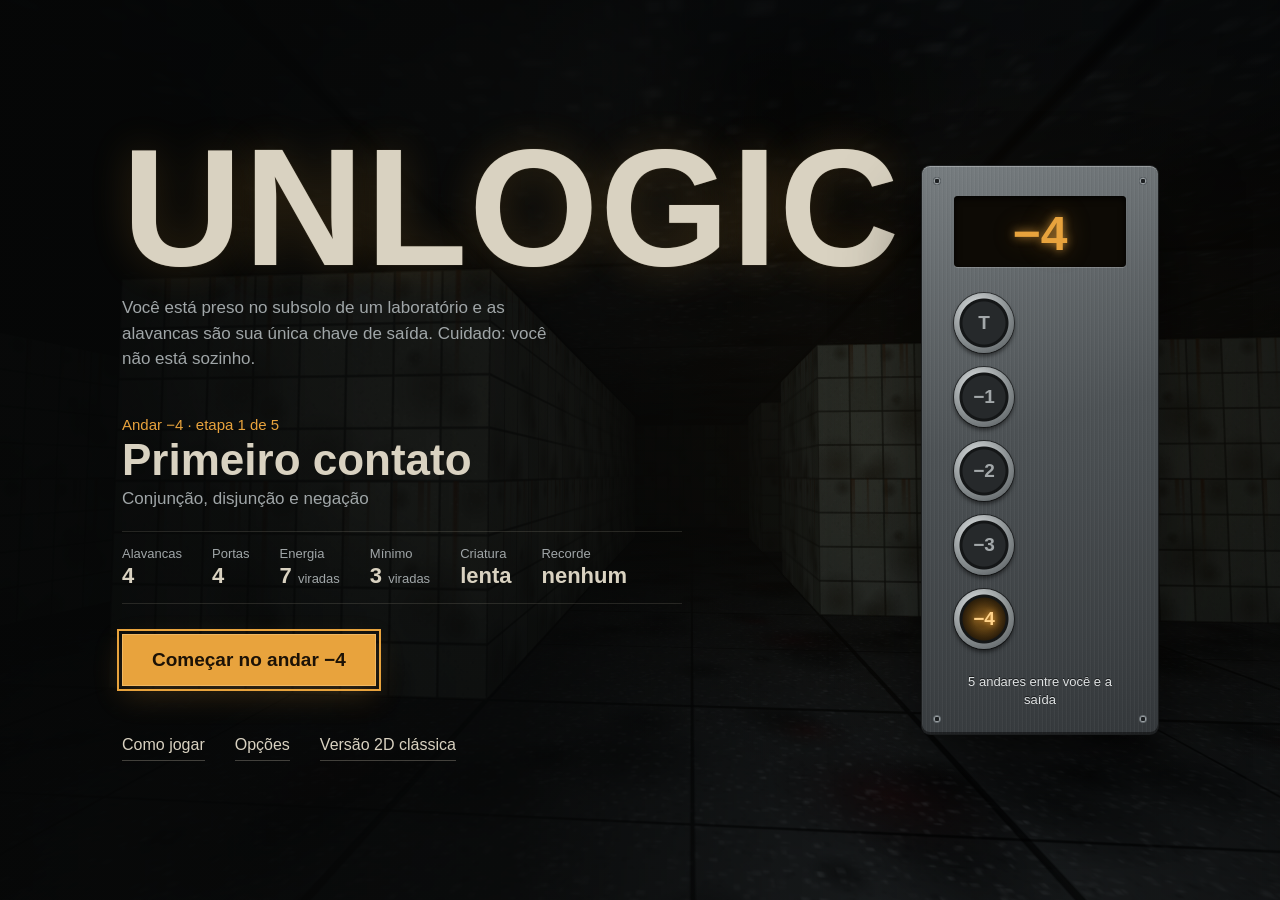
==== commit db9f5d8a: "Revisão de jogabilidade e melhorias/ajustes em algumas funcionalidades do jogo" ====
--- a/index.html
+++ b/index.html
@@ -31,7 +31,7 @@
 
     <div id="rodape">
       <div id="folego"><span id="folegoNivel"></span></div>
-      <span>WASD andar · SHIFT correr · E / clique interagir · TAB tablet · H conectivos · R reiniciar · M minimapa · K som · F tela cheia · P ou ESC pausar</span>
+      <span>WASD andar · SHIFT correr · E / clique interagir · TAB tablet · H conectivos · R R reiniciar · M minimapa · K som · F tela cheia · P ou ESC pausar</span>
       <span id="somEstado" class="som">SOM LIGADO</span>
     </div>
 
@@ -46,7 +46,7 @@
     <div class="inicio">
       <div class="inicio-texto">
         <h1 id="logo" class="logo">UNLOGIC</h1>
-        <p class="tagline">Você está preso no subsolo de um laboratório, as alavancas são sua unica chave de saida, cuidado! você não está sozinho</p>
+        <p class="tagline">Você está preso no subsolo de um laboratório e as alavancas são sua única chave de saída. Cuidado: você não está sozinho.</p>
 
         <div class="vistas" data-vistas>
           <section class="vista" data-vista="andar" aria-live="polite">
@@ -75,7 +75,8 @@
                 <ul>
                   <li>Algo patrulha o andar e escuta todos os movimentos.</li>
                   <li>Uma virada errada só deixará a criatura mais rápida.</li>
-                  <li>Se a energia não der mais para abrir tudo, as luzes se apagam, é hora de CORRER!.</li>
+                  <li>A luz do tablet chama atenção: com ele aberto, a criatura caça mais rápido.</li>
+                  <li>Se a energia não der mais para abrir tudo, as luzes se apagam. É hora de CORRER!</li>
                 </ul>
               </div>
               <div>
